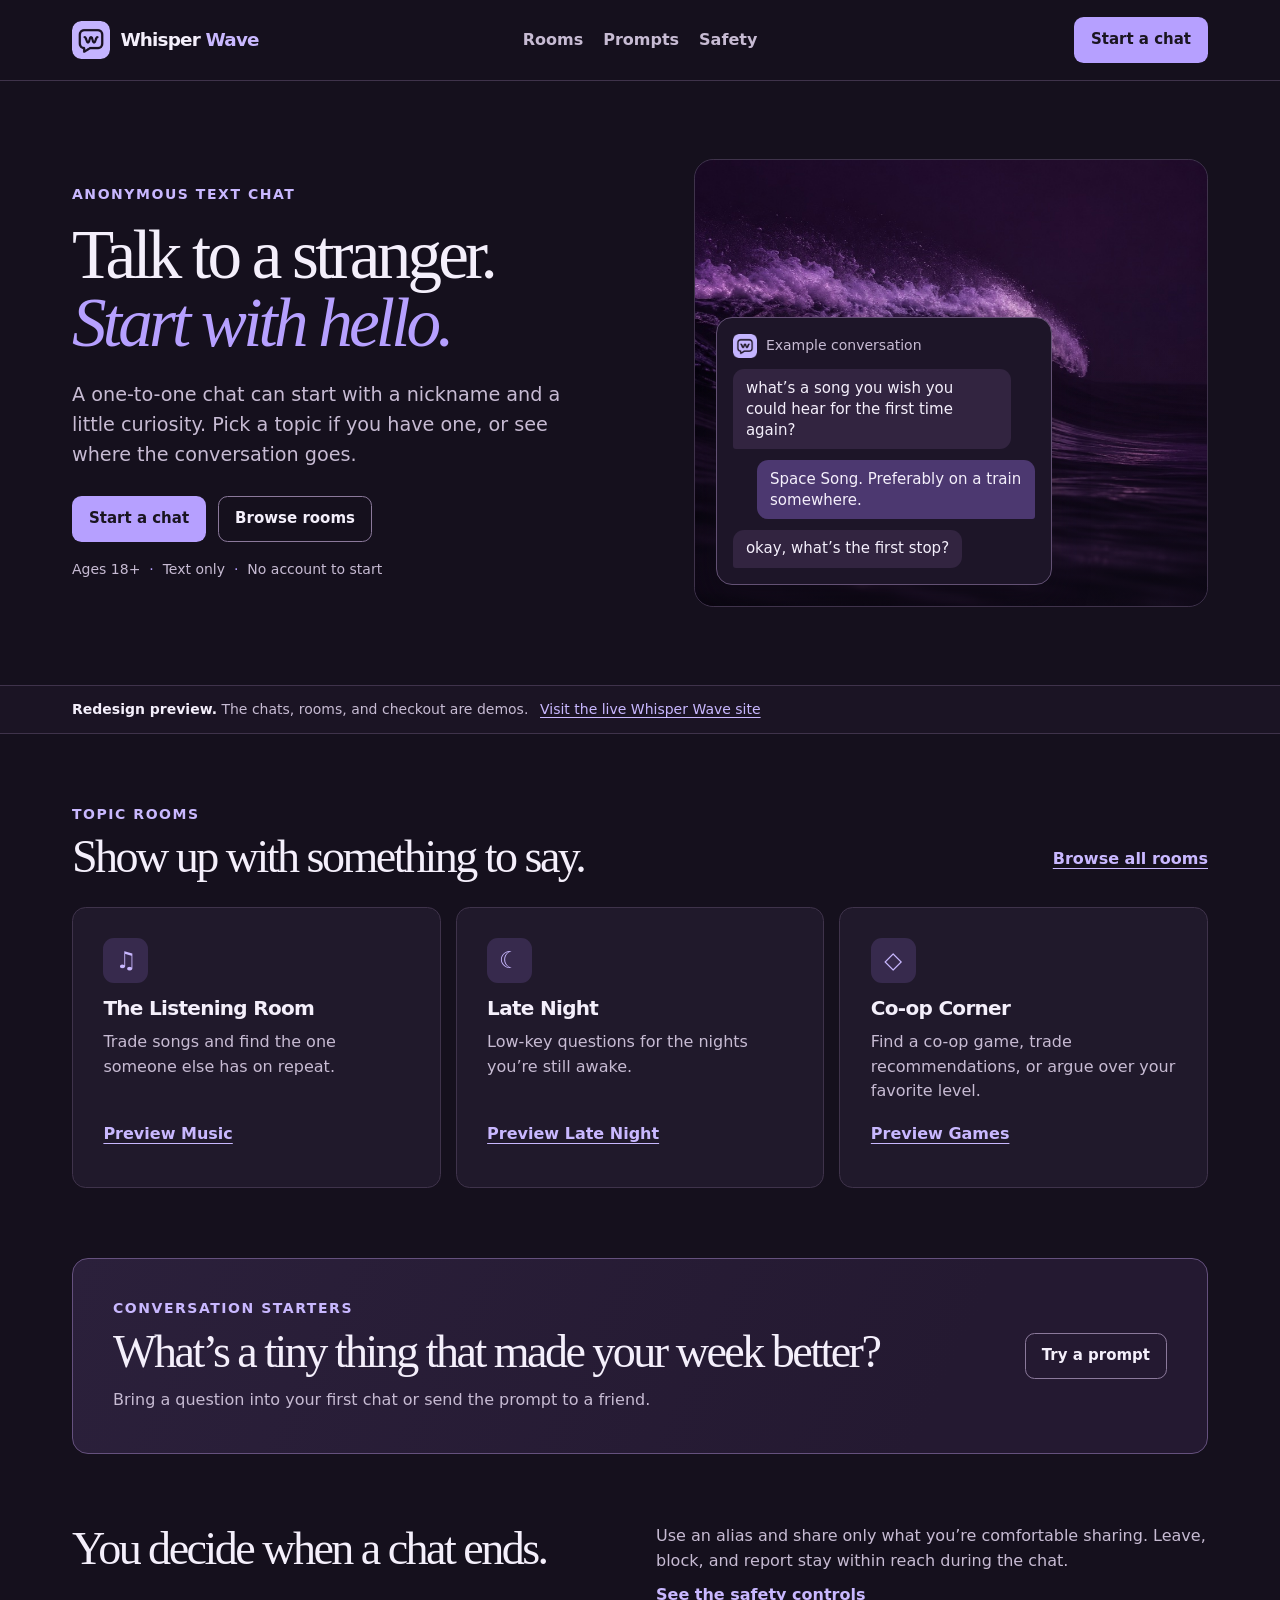
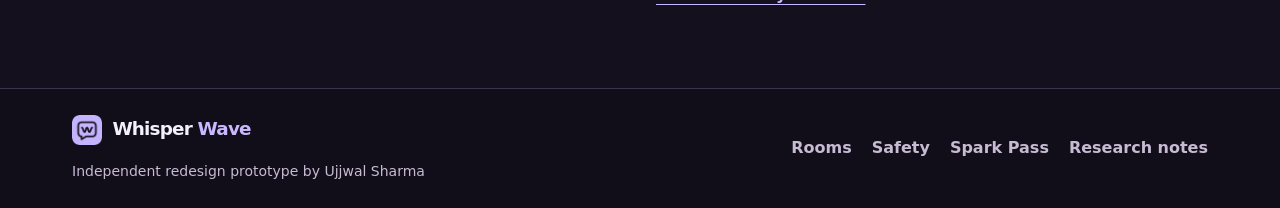
==== docs/index.html @ 80681437 "Add the Whisper Wave redesign and refine the audit reports" ====
<!doctype html>
<html lang="en">
<head>
  <meta charset="utf-8">
  <meta name="viewport" content="width=device-width, initial-scale=1">
  <meta name="robots" content="noindex, follow">
  <meta name="theme-color" content="#15101d">
  <title>Whisper Wave | Anonymous text chat</title>
  <meta name="description" content="Meet someone for a one-to-one text chat or find a room with a topic you like. A redesign prototype for Whisper Wave.">
  <meta property="og:title" content="Whisper Wave | Anonymous text chat">
  <meta property="og:description" content="Meet someone for a one-to-one text chat or find a room with a topic you like. A redesign prototype for Whisper Wave.">
  <meta property="og:type" content="website">
  <link rel="icon" href="assets/whisper-wave-mark-64.png" type="image/png">
  <link rel="stylesheet" href="assets/styles.css">
  <script src="assets/site.js" defer></script>
</head>
<body data-page="index">
  <a class="skip" href="#main">Skip to content</a>
  <header class="site-header">
    <div class="shell header-inner">
      <a class="wordmark" href="index.html"><img src="assets/whisper-wave-mark-64.png" width="38" height="38" alt=""><span>Whisper<strong> Wave</strong></span></a>
      <nav class="top-nav" aria-label="Main"><a href="rooms.html">Rooms</a><a href="prompts.html">Prompts</a><a href="safety.html">Safety</a></nav>
      <a class="button button-primary header-action" href="chat.html">Start a chat</a>
    </div>
  </header>
  <main id="main" tabindex="-1">
    <section class="shell hero" aria-labelledby="hero-title">
  <div class="hero-copy">
    <p class="eyebrow">Anonymous text chat</p>
    <h1 id="hero-title">Talk to a stranger.<br><em>Start with hello.</em></h1>
    <p class="lead">A one-to-one chat can start with a nickname and a little curiosity. Pick a topic if you have one, or see where the conversation goes.</p>
    <div class="actions">
      <a class="button button-primary" href="chat.html">Start a chat</a>
      <a class="button button-outline" href="rooms.html">Browse rooms</a>
    </div>
    <p class="hero-note">Ages 18+ <span aria-hidden="true">·</span> Text only <span aria-hidden="true">·</span> No account to start</p>
  </div>
  <figure class="hero-art">
    <img class="tide-photo" src="assets/night-wave.jpg" width="900" height="1125" alt="" fetchpriority="high">
    <figcaption class="sample-chat">
      <p class="sample-caption"><img src="assets/whisper-wave-mark-64.png" width="24" height="24" alt=""> Example conversation</p>
      <p class="bubble">what’s a song you wish you could hear for the first time again?</p>
      <p class="bubble bubble-you">Space Song. Preferably on a train somewhere.</p>
      <p class="bubble">okay, what’s the first stop?</p>
    </figcaption>
  </figure>
</section>
<div class="demo-strip">
  <p class="shell"><strong>Redesign preview.</strong> The chats, rooms, and checkout are demos. <a href="https://whisperwave.space/">Visit the live Whisper Wave site</a></p>
</div>
<section class="shell section room-section" aria-labelledby="rooms-title">
  <div class="section-heading">
    <div><p class="eyebrow">Topic rooms</p><h2 id="rooms-title">Show up with something to say.</h2></div>
    <a class="quiet-link" href="rooms.html">Browse all rooms</a>
  </div>
  <div class="card-grid">
    <article class="topic-card">
      <span class="topic-icon" aria-hidden="true">♫</span><h3>The Listening Room</h3>
      <p>Trade songs and find the one someone else has on repeat.</p>
      <a href="rooms.html#listening-room">Preview Music</a>
    </article>
    <article class="topic-card">
      <span class="topic-icon" aria-hidden="true">☾</span><h3>Late Night</h3>
      <p>Low-key questions for the nights you’re still awake.</p>
      <a href="rooms.html#late-night">Preview Late Night</a>
    </article>
    <article class="topic-card">
      <span class="topic-icon" aria-hidden="true">◇</span><h3>Co-op Corner</h3>
      <p>Find a co-op game, trade recommendations, or argue over your favorite level.</p>
      <a href="rooms.html#co-op">Preview Games</a>
    </article>
  </div>
</section>
<section class="shell prompt-banner" aria-labelledby="prompt-title">
  <div>
    <p class="eyebrow">Conversation starters</p>
    <h2 id="prompt-title">What’s a tiny thing that made your week better?</h2>
    <p>Bring a question into your first chat or send the prompt to a friend.</p>
  </div>
  <a class="button button-outline" href="prompts.html">Try a prompt</a>
</section>
<section class="shell section safety-summary" aria-labelledby="leave-title">
  <h2 id="leave-title">You decide when a chat ends.</h2>
  <div><p>Use an alias and share only what you’re comfortable sharing. Leave, block, and report stay within reach during the chat.</p><a class="quiet-link" href="safety.html">See the safety controls</a></div>
</section>
  </main>
  <footer class="site-footer">
    <div class="shell footer-inner">
      <div><a class="wordmark" href="index.html"><img src="assets/whisper-wave-mark-64.png" width="38" height="38" alt=""><span>Whisper<strong> Wave</strong></span></a><p>Independent redesign prototype by Ujjwal Sharma</p></div>
      <nav aria-label="Footer">
        <a href="rooms.html">Rooms</a>
        <a href="safety.html">Safety</a>
        <a href="pass.html">Spark Pass</a>
        <a href="https://github.com/Ujjwal5705/Whisperwave-improvements">Research notes</a>
      </nav>
    </div>
  </footer>
</body>
</html>
---- docs/assets/styles.css ----
:root {
  color-scheme: dark;
  --bg: #15101d;
  --surface: #20192b;
  --raised: #2a2036;
  --border: #3f334b;
  --control: #8b799b;
  --text: #f4effb;
  --muted: #c7bbd3;
  --accent: #b6a0ff;
  --accent-hover: #c9b8ff;
  --on-accent: #1a1520;
  --focus: #79e8d8;
  --serif: Georgia, 'Times New Roman', serif;
  --sans: 'Avenir Next', Avenir, system-ui, sans-serif;
  font-family: var(--sans);
  font-size: 100%;
  line-height: 1.55;
  background: var(--bg);
  color: var(--text);
}

*, *::before, *::after { box-sizing: border-box; }
body { margin: 0; min-height: 100vh; display: flex; flex-direction: column; }
main { flex: 1; }
[hidden] { display: none !important; }
img { display: block; max-width: 100%; }
a { color: var(--accent-hover); text-underline-offset: .24em; }
a:hover { color: var(--text); }
button, input, select { font: inherit; }
button { cursor: pointer; }
:focus-visible {
  outline: 3px solid var(--focus);
  outline-offset: 4px;
  box-shadow: 0 0 0 4px var(--bg);
}
:focus:not(:focus-visible) { outline: none; }
.skip {
  position: fixed;
  z-index: 5;
  top: .75rem;
  left: .75rem;
  translate: 0 -180%;
  padding: .75rem 1rem;
  border-radius: .5rem;
  background: var(--accent);
  color: var(--on-accent);
}
.skip:focus { translate: 0; }
.shell { width: min(100% - 4rem, 71rem); margin-inline: auto; }
.site-header { border-bottom: 1px solid var(--border); }
.header-inner {
  min-height: 5rem;
  display: grid;
  grid-template-columns: 1fr auto 1fr;
  align-items: center;
  gap: 1.5rem;
}
.wordmark {
  display: inline-flex;
  align-items: center;
  gap: .65rem;
  justify-self: start;
  color: var(--text);
  text-decoration: none;
  font-size: 1.15rem;
  font-weight: 700;
  letter-spacing: -.045em;
  white-space: nowrap;
}
.wordmark strong { color: var(--accent-hover); }
.wordmark img { flex: none; }
.top-nav, .site-footer nav { display: flex; align-items: center; flex-wrap: wrap; gap: .25rem 1.25rem; }
.top-nav a, .site-footer nav a {
  display: inline-flex;
  align-items: center;
  min-height: 44px;
  color: var(--muted);
  font-weight: 600;
  text-decoration: none;
}
.top-nav a:hover, .top-nav [aria-current=page], .site-footer nav a:hover { color: var(--text); text-decoration: underline; }
.header-action { justify-self: end; }
.button {
  display: inline-flex;
  align-items: center;
  justify-content: center;
  min-height: 46px;
  max-width: 100%;
  border: 1px solid transparent;
  border-radius: .6rem;
  padding: .68rem 1rem;
  color: var(--text);
  font-size: .9375rem;
  font-weight: 750;
  text-align: center;
  text-decoration: none;
  line-height: 1.32;
}
.button-primary { background: var(--accent); color: var(--on-accent); }
.button-primary:hover { background: var(--accent-hover); color: var(--on-accent); }
.button-outline { border-color: var(--control); background: transparent; }
.button-outline:hover { background: var(--raised); }
.actions { display: flex; flex-wrap: wrap; align-items: center; gap: .75rem; }
h1, h2, h3, p, figure { margin: 0; }
h1, h2 { font-family: var(--serif); font-weight: 400; letter-spacing: -.055em; }
h1 { font-size: clamp(2.75rem, 5.4vw, 5.35rem); line-height: .99; }
h1 em { color: var(--accent); font-weight: 400; }
h2 { font-size: clamp(1.9rem, 3.6vw, 3.25rem); line-height: 1.07; }
h3 { font-size: 1.25rem; line-height: 1.28; letter-spacing: -.035em; }
p { color: var(--muted); }
.eyebrow {
  color: var(--accent-hover);
  font-size: .875rem;
  font-weight: 750;
  letter-spacing: .11em;
  line-height: 1.4;
  text-transform: uppercase;
}
.lead { font-size: clamp(1rem, 1.7vw, 1.2rem); max-width: 37rem; }
.hero {
  display: grid;
  grid-template-columns: 1.03fr .97fr;
  align-items: center;
  gap: clamp(2rem, 6vw, 5rem);
  padding-block: clamp(3rem, 6.1vw, 5.5rem);
}
.hero-copy { min-width: 0; }
.hero h1 { margin-top: 1rem; }
.hero .lead { margin-top: 1.4rem; max-width: 31rem; }
.hero .actions { margin-top: 1.65rem; }
.hero-note { margin-top: 1.1rem; font-size: .875rem; color: var(--muted); }
.hero-note span { padding-inline: .28rem; color: var(--accent); }
.hero-art {
  position: relative;
  display: flex;
  align-items: flex-end;
  min-height: 28rem;
  isolation: isolate;
  overflow: hidden;
  border: 1px solid var(--border);
  border-radius: 1.2rem;
  background: #271a3b;
}
.tide-photo { position: absolute; inset: 0; width: 100%; height: 100%; object-fit: cover; object-position: center 53%; }
.hero-art::after {
  content: '';
  position: absolute;
  inset: 0;
  background: linear-gradient(180deg, transparent 38%, rgba(16, 10, 23, .54) 100%);
}
.sample-chat {
  position: relative;
  z-index: 1;
  display: grid;
  gap: .65rem;
  margin: 1.3rem;
  padding: 1rem;
  width: min(100% - 2.6rem, 21rem);
  border: 1px solid #635174;
  border-radius: 1rem;
  background: #1d1528;
  box-shadow: 0 .8rem 2rem #100b18aa;
}
.sample-caption { display: flex; align-items: center; gap: .55rem; color: var(--muted); font-size: .875rem; }
.bubble {
  justify-self: start;
  max-width: 92%;
  width: fit-content;
  padding: .55rem .8rem;
  border-radius: .7rem .7rem .7rem .18rem;
  background: #322440;
  color: var(--text);
  font-size: .9375rem;
  line-height: 1.4;
  white-space: pre-wrap;
  overflow-wrap: anywhere;
}
.bubble-you { justify-self: end; border-radius: .7rem .7rem .18rem .7rem; background: #4c3870; }
.demo-strip { border-block: 1px solid var(--border); background: #1b1424; padding-block: .8rem; }
.demo-strip p { font-size: .875rem; }
.demo-strip strong { color: var(--text); }
.demo-strip a { margin-inline-start: .45rem; }
.section { padding-block: clamp(2.4rem, 5.5vw, 4.7rem); }
.section-heading { display: flex; align-items: end; justify-content: space-between; flex-wrap: wrap; gap: .8rem 1rem; margin-bottom: 1.55rem; }
.section-heading .eyebrow, .prompt-banner .eyebrow, .page-intro .eyebrow { margin-bottom: .5rem; }
.quiet-link, .topic-card a { display: inline-flex; align-items: center; min-height: 44px; font-weight: 700; }
.card-grid { display: grid; grid-template-columns: repeat(3, minmax(0, 1fr)); gap: .95rem; }
.topic-card, .panel, .side-note { border: 1px solid var(--border); border-radius: .85rem; padding: clamp(1.1rem, 3vw, 1.9rem); background: var(--surface); }
.topic-card { display: flex; flex-direction: column; align-items: flex-start; gap: .5rem; }
.topic-card p { flex: 1; }
.topic-icon {
  flex: none;
  display: grid;
  place-items: center;
  width: 2.8rem;
  height: 2.8rem;
  border-radius: .68rem;
  margin-bottom: .35rem;
  background: #372a4d;
  color: var(--accent-hover);
  font-size: 1.45rem;
}
.prompt-banner {
  display: flex;
  align-items: center;
  justify-content: space-between;
  gap: 1rem 2rem;
  padding: clamp(1.35rem, 5vw, 2.5rem);
  border: 1px solid #65517e;
  border-radius: 1rem;
  background: linear-gradient(115deg, #2b203b, #241931 76%);
}
.prompt-banner .button { flex: none; }
.prompt-banner p:last-child { margin-top: .75rem; }
.safety-summary { display: grid; grid-template-columns: 1fr 1fr; align-items: start; gap: 2rem; }
.site-footer { border-top: 1px solid var(--border); background: #120e19; }
.footer-inner { display: flex; justify-content: space-between; align-items: center; flex-wrap: wrap; gap: 1.1rem 2rem; padding-block: 1.6rem; }
.footer-inner p { margin-top: .5rem; font-size: .875rem; }
.site-footer .wordmark img { width: 30px; height: 30px; }
.inner-page { padding-block: clamp(2rem, 6vw, 5.5rem); }
.page-intro { margin-bottom: 2rem; max-width: 54rem; }
.page-intro h1 { font-size: clamp(2.6rem, 5.5vw, 4.9rem); }
.page-intro .lead { margin-top: 1rem; }
.split-layout { display: grid; grid-template-columns: minmax(0, 1.65fr) minmax(0, 1fr); gap: 1rem; align-items: start; }
.panel h2, .side-note h2, dialog h2 { font-size: clamp(1.65rem, 3.7vw, 2.4rem); }
.panel p + .actions, .panel .actions + a, .side-note p, .panel h2 + p { margin-top: .75rem; }
.panel label, .panel legend, .room-search label, dialog label { color: var(--text); font-weight: 750; }
input[type=text], input[type=search], select {
  display: block;
  width: 100%;
  min-width: 0;
  min-height: 48px;
  border: 1px solid var(--control);
  border-radius: .55rem;
  padding: .65rem .8rem;
  background: #17111f;
  color: var(--text);
}
input[type=checkbox], input[type=radio] { width: 1.25rem; height: 1.25rem; accent-color: var(--accent); flex: none; }
.input-row { display: flex; flex-wrap: wrap; align-items: center; gap: .6rem; margin-top: .35rem; }
.input-row input { flex: 1 1 10rem; }
.small { font-size: .875rem; color: var(--muted); }
#alias-help { margin-top: .45rem; }
.check-row { display: flex; gap: .5rem; align-items: center; min-height: 44px; margin-block: .65rem; }
summary { cursor: pointer; padding-block: .65rem; color: var(--text); font-weight: 650; }
summary .small { margin-left: .5rem; }
details p { margin-block: .2rem .8rem; }
.preferences { border-top: 1px solid var(--border); margin-bottom: 1rem; }
.preferences select { margin-top: .35rem; margin-bottom: .4rem; }
.selected-prompt { margin-bottom: 1rem; padding: .7rem; background: var(--raised); border-radius: .55rem; }
.chat-head { display: flex; align-items: start; justify-content: space-between; flex-wrap: wrap; gap: .8rem; }
.messages {
  display: grid;
  gap: .6rem;
  min-height: 9rem;
  max-height: 19rem;
  overflow-y: auto;
  align-content: start;
  margin-block: 1rem;
  padding: .8rem;
  border-radius: .55rem;
  background: #17111f;
}
.text-button {
  display: inline-flex;
  min-height: 44px;
  align-items: center;
  border: 0;
  padding: 0;
  background: transparent;
  color: var(--accent-hover);
  text-decoration: underline;
  text-underline-offset: .22em;
  font-weight: 700;
}
.text-button:hover { color: var(--text); }
.moderation-actions { display: flex; flex-wrap: wrap; gap: 1rem; margin-top: .4rem; }
dialog { max-width: min(33rem, 100% - 2.5rem); padding: 1.4rem; border: 1px solid var(--control); border-radius: .85rem; background: var(--surface); color: var(--text); }
dialog::backdrop { background: #0d0912cc; }
dialog p, dialog select { margin-block: .6rem 1rem; }
.room-search { display: grid; grid-template-columns: minmax(0, 25rem) auto; justify-content: start; align-items: end; gap: .4rem .65rem; margin-bottom: 1rem; }
.room-search label, .room-search p { grid-column: 1 / -1; }
.room-search input { grid-column: 1; }
.room-list, .prompt-list { display: grid; gap: .9rem; }
.room-detail { display: flex; align-items: start; gap: 1rem; }
.room-detail h2 { margin-top: .2rem; }
.room-detail a { margin-top: .45rem; }
.room-detail:target, .prompt-card:target { border-color: var(--accent); }
#rooms-empty { margin-top: 1rem; }
.prompt-list { grid-template-columns: repeat(3, minmax(0, 1fr)); }
.prompt-card { display: flex; flex-direction: column; justify-content: space-between; gap: 1.1rem; }
#share-status { min-height: 1.5rem; margin-top: .7rem; }
.control-list { margin-block: 1rem 1.35rem; }
.control-list dt { font-weight: 750; }
.control-list dd { margin: .15rem 0 1rem; color: var(--muted); }
.safety-faq { margin-top: 2.2rem; max-width: 43rem; }
.safety-faq h2 { margin-bottom: .7rem; }
.safety-faq details { border-top: 1px solid var(--border); }
fieldset { border: 0; padding: 0; margin: 0 0 1.1rem; min-width: 0; }
legend { margin-bottom: .7rem; }
.plan { display: grid; grid-template-columns: auto 1fr auto; align-items: center; gap: .6rem; border: 1px solid var(--control); padding: .8rem; margin-bottom: .65rem; border-radius: .55rem; cursor: pointer; }
.plan:has(input:checked) { background: #372a4d; border-color: var(--accent); }
.plan small { display: block; margin-top: .1rem; color: var(--muted); font-size: .875rem; font-weight: 500; }
#change-pass { margin-top: 1rem; }

@media (max-width: 58rem) {
  .shell { width: min(100% - 3rem, 71rem); }
  .hero { gap: 2rem; }
  .hero-art { min-height: 23rem; }
  .prompt-list { grid-template-columns: 1fr; }
}

@media (max-width: 43rem) {
  .shell { width: min(100% - 2rem, 71rem); }
  .header-inner { grid-template-columns: 1fr auto; row-gap: .1rem; padding-block: .65rem .15rem; }
  .top-nav { grid-row: 2; grid-column: 1 / -1; }
  .hero { grid-template-columns: 1fr; gap: 1.8rem; padding-block: 2.25rem; }
  .hero .lead { margin-top: .95rem; }
  .hero-art { min-height: 20rem; }
  .sample-chat { margin: .8rem; width: min(100% - 1.6rem, 20rem); }
  .card-grid, .safety-summary, .split-layout { grid-template-columns: 1fr; }
  .safety-summary { gap: .8rem; }
  .prompt-banner { flex-direction: column; align-items: flex-start; }
}

@media (max-width: 22rem) {
  .header-action { padding-inline: .5rem; }
  .wordmark { gap: .35rem; font-size: 1rem; }
  .wordmark img { width: 32px; height: 32px; }
  .room-search { grid-template-columns: minmax(0, 1fr); justify-items: start; }
  .room-search input { max-width: 100%; }
}

.speaker {
  display: block;
  margin-bottom: .2rem;
  color: var(--accent-hover);
  font-size: .875rem;
}
#share-status a { overflow-wrap: anywhere; }
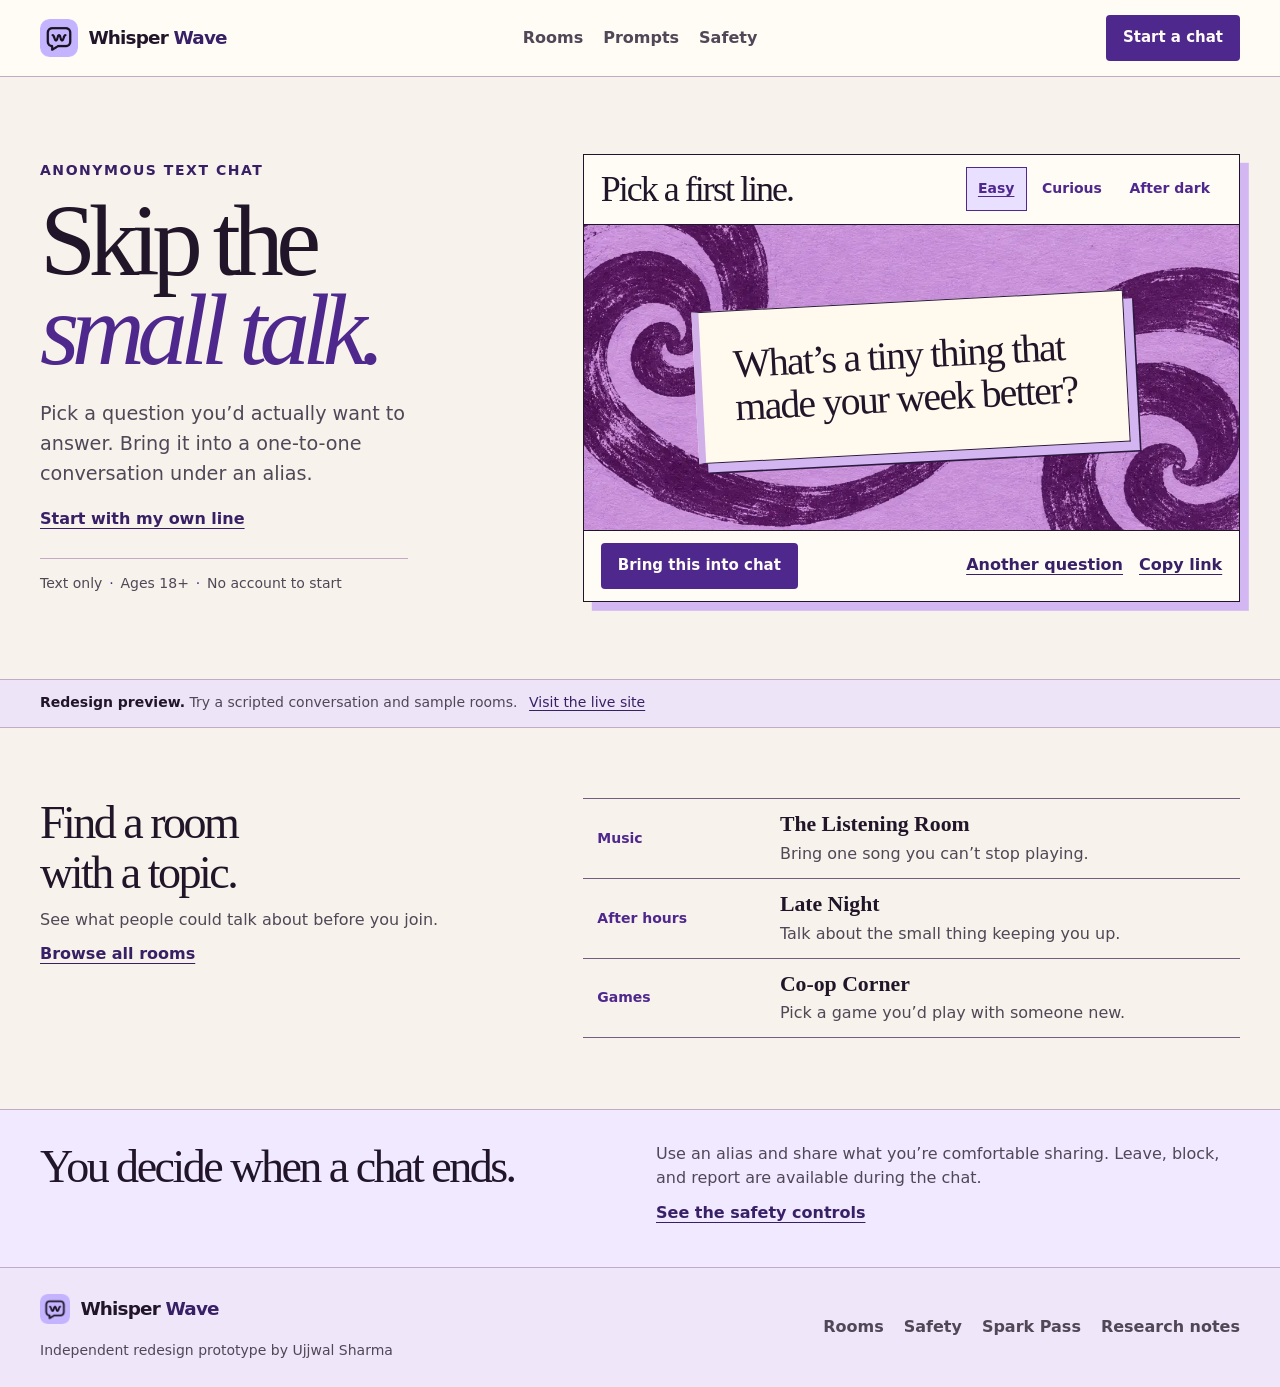
==== commit c5bc06ff: "Build the opening-line experience for Whisper Wave" ====
--- a/docs/index.html
+++ b/docs/index.html
@@ -4,11 +4,11 @@
   <meta charset="utf-8">
   <meta name="viewport" content="width=device-width, initial-scale=1">
   <meta name="robots" content="noindex, follow">
-  <meta name="theme-color" content="#15101d">
+  <meta name="theme-color" content="#f7f2eb">
   <title>Whisper Wave | Anonymous text chat</title>
-  <meta name="description" content="Meet someone for a one-to-one text chat or find a room with a topic you like. A redesign prototype for Whisper Wave.">
+  <meta name="description" content="Pick a first line and bring it into a one-to-one text chat. Explore topic rooms or share a question with a friend.">
   <meta property="og:title" content="Whisper Wave | Anonymous text chat">
-  <meta property="og:description" content="Meet someone for a one-to-one text chat or find a room with a topic you like. A redesign prototype for Whisper Wave.">
+  <meta property="og:description" content="Pick a first line and bring it into a one-to-one text chat. Explore topic rooms or share a question with a friend.">
   <meta property="og:type" content="website">
   <link rel="icon" href="assets/whisper-wave-mark-64.png" type="image/png">
   <link rel="stylesheet" href="assets/styles.css">
@@ -24,65 +24,71 @@
     </div>
   </header>
   <main id="main" tabindex="-1">
-    <section class="shell hero" aria-labelledby="hero-title">
-  <div class="hero-copy">
-    <p class="eyebrow">Anonymous text chat</p>
-    <h1 id="hero-title">Talk to a stranger.<br><em>Start with hello.</em></h1>
-    <p class="lead">A one-to-one chat can start with a nickname and a little curiosity. Pick a topic if you have one, or see where the conversation goes.</p>
-    <div class="actions">
-      <a class="button button-primary" href="chat.html">Start a chat</a>
-      <a class="button button-outline" href="rooms.html">Browse rooms</a>
+    <section class="shell front-page" aria-labelledby="hero-title">
+      <div class="front-copy">
+        <p class="eyebrow">Anonymous text chat</p>
+        <h1 id="hero-title">Skip the<br><em>small talk.</em></h1>
+        <p class="lead">Pick a question you’d actually want to answer. Bring it into a one-to-one conversation under an alias.</p>
+        <a class="quiet-link" href="chat.html">Start with my own line</a>
+        <p class="front-note">Text only <span aria-hidden="true">·</span> Ages 18+ <span aria-hidden="true">·</span> No account to start</p>
+      </div>
+
+      <section class="open-line" aria-labelledby="open-line-title">
+        <div class="open-line-top">
+          <h2 id="open-line-title">Pick a first line.</h2>
+          <fieldset class="mood-picker" id="mood-picker" hidden>
+            <legend class="sr-only">Choose a mood</legend>
+            <label><input type="radio" name="mood" value="easy" checked><span>Easy</span></label>
+            <label><input type="radio" name="mood" value="curious"><span>Curious</span></label>
+            <label><input type="radio" name="mood" value="after-dark"><span>After dark</span></label>
+          </fieldset>
+        </div>
+        <div class="open-line-art">
+          <div class="opening-note">
+            <p id="opening-question" role="status">What’s a tiny thing that made your week better?</p>
+          </div>
+        </div>
+        <div class="open-line-controls">
+          <a class="button button-primary" id="start-with-line" href="chat.html?prompt=small-win">Bring this into chat</a>
+          <button class="text-button" type="button" id="next-line" hidden>Another question</button>
+          <button class="text-button" type="button" id="share-line" hidden>Copy link</button>
+        </div>
+        <p class="opening-share" id="opening-share-status" role="status"></p>
+      </section>
+    </section>
+
+    <div class="demo-strip">
+      <p class="shell"><strong>Redesign preview.</strong> Try a scripted conversation and sample rooms. <a href="https://whisperwave.space/">Visit the live site</a></p>
     </div>
-    <p class="hero-note">Ages 18+ <span aria-hidden="true">·</span> Text only <span aria-hidden="true">·</span> No account to start</p>
-  </div>
-  <figure class="hero-art">
-    <img class="tide-photo" src="assets/night-wave.jpg" width="900" height="1125" alt="" fetchpriority="high">
-    <figcaption class="sample-chat">
-      <p class="sample-caption"><img src="assets/whisper-wave-mark-64.png" width="24" height="24" alt=""> Example conversation</p>
-      <p class="bubble">what’s a song you wish you could hear for the first time again?</p>
-      <p class="bubble bubble-you">Space Song. Preferably on a train somewhere.</p>
-      <p class="bubble">okay, what’s the first stop?</p>
-    </figcaption>
-  </figure>
-</section>
-<div class="demo-strip">
-  <p class="shell"><strong>Redesign preview.</strong> The chats, rooms, and checkout are demos. <a href="https://whisperwave.space/">Visit the live Whisper Wave site</a></p>
-</div>
-<section class="shell section room-section" aria-labelledby="rooms-title">
-  <div class="section-heading">
-    <div><p class="eyebrow">Topic rooms</p><h2 id="rooms-title">Show up with something to say.</h2></div>
-    <a class="quiet-link" href="rooms.html">Browse all rooms</a>
-  </div>
-  <div class="card-grid">
-    <article class="topic-card">
-      <span class="topic-icon" aria-hidden="true">♫</span><h3>The Listening Room</h3>
-      <p>Trade songs and find the one someone else has on repeat.</p>
-      <a href="rooms.html#listening-room">Preview Music</a>
-    </article>
-    <article class="topic-card">
-      <span class="topic-icon" aria-hidden="true">☾</span><h3>Late Night</h3>
-      <p>Low-key questions for the nights you’re still awake.</p>
-      <a href="rooms.html#late-night">Preview Late Night</a>
-    </article>
-    <article class="topic-card">
-      <span class="topic-icon" aria-hidden="true">◇</span><h3>Co-op Corner</h3>
-      <p>Find a co-op game, trade recommendations, or argue over your favorite level.</p>
-      <a href="rooms.html#co-op">Preview Games</a>
-    </article>
-  </div>
-</section>
-<section class="shell prompt-banner" aria-labelledby="prompt-title">
-  <div>
-    <p class="eyebrow">Conversation starters</p>
-    <h2 id="prompt-title">What’s a tiny thing that made your week better?</h2>
-    <p>Bring a question into your first chat or send the prompt to a friend.</p>
-  </div>
-  <a class="button button-outline" href="prompts.html">Try a prompt</a>
-</section>
-<section class="shell section safety-summary" aria-labelledby="leave-title">
-  <h2 id="leave-title">You decide when a chat ends.</h2>
-  <div><p>Use an alias and share only what you’re comfortable sharing. Leave, block, and report stay within reach during the chat.</p><a class="quiet-link" href="safety.html">See the safety controls</a></div>
-</section>
+
+    <section class="shell section room-board" aria-labelledby="rooms-title">
+      <div class="room-board-copy">
+        <h2 id="rooms-title">Find a room<br>with a topic.</h2>
+        <p>See what people could talk about before you join.</p>
+        <a class="quiet-link" href="rooms.html">Browse all rooms</a>
+      </div>
+      <div class="room-board-list">
+        <a class="room-board-link" href="rooms.html#listening-room">
+          <span class="room-topic">Music</span>
+          <span><strong>The Listening Room</strong><span>Bring one song you can’t stop playing.</span></span>
+        </a>
+        <a class="room-board-link" href="rooms.html#late-night">
+          <span class="room-topic">After hours</span>
+          <span><strong>Late Night</strong><span>Talk about the small thing keeping you up.</span></span>
+        </a>
+        <a class="room-board-link" href="rooms.html#co-op">
+          <span class="room-topic">Games</span>
+          <span><strong>Co-op Corner</strong><span>Pick a game you’d play with someone new.</span></span>
+        </a>
+      </div>
+    </section>
+
+    <section class="safety-band" aria-labelledby="leave-title">
+      <div class="shell safety-summary">
+        <h2 id="leave-title">You decide when a chat ends.</h2>
+        <div><p>Use an alias and share what you’re comfortable sharing. Leave, block, and report are available during the chat.</p><a class="quiet-link" href="safety.html">See the safety controls</a></div>
+      </div>
+    </section>
   </main>
   <footer class="site-footer">
     <div class="shell footer-inner">
--- a/docs/assets/styles.css
+++ b/docs/assets/styles.css
@@ -1,16 +1,16 @@
 :root {
-  color-scheme: dark;
-  --bg: #15101d;
-  --surface: #20192b;
-  --raised: #2a2036;
-  --border: #3f334b;
-  --control: #8b799b;
-  --text: #f4effb;
-  --muted: #c7bbd3;
-  --accent: #b6a0ff;
-  --accent-hover: #c9b8ff;
-  --on-accent: #1a1520;
-  --focus: #79e8d8;
+  color-scheme: light;
+  --bg: #f7f2eb;
+  --surface: #fffbf5;
+  --raised: #e9dfff;
+  --border: #c1abc7;
+  --control: #715e80;
+  --text: #211629;
+  --muted: #504757;
+  --accent: #4f288e;
+  --accent-hover: #382066;
+  --on-accent: #fffbf5;
+  --focus: #983f15;
   --serif: Georgia, 'Times New Roman', serif;
   --sans: 'Avenir Next', Avenir, system-ui, sans-serif;
   font-family: var(--sans);
@@ -47,10 +47,10 @@
   color: var(--on-accent);
 }
 .skip:focus { translate: 0; }
-.shell { width: min(100% - 4rem, 71rem); margin-inline: auto; }
-.site-header { border-bottom: 1px solid var(--border); }
+.shell { width: min(100% - 4rem, 75rem); margin-inline: auto; }
+.site-header { border-bottom: 1px solid var(--border); background: var(--surface); }
 .header-inner {
-  min-height: 5rem;
+  min-height: 4.75rem;
   display: grid;
   grid-template-columns: 1fr auto 1fr;
   align-items: center;
@@ -88,7 +88,7 @@
   min-height: 46px;
   max-width: 100%;
   border: 1px solid transparent;
-  border-radius: .6rem;
+  border-radius: .25rem;
   padding: .68rem 1rem;
   color: var(--text);
   font-size: .9375rem;
@@ -118,103 +118,42 @@
   text-transform: uppercase;
 }
 .lead { font-size: clamp(1rem, 1.7vw, 1.2rem); max-width: 37rem; }
-.hero {
-  display: grid;
-  grid-template-columns: 1.03fr .97fr;
-  align-items: center;
-  gap: clamp(2rem, 6vw, 5rem);
-  padding-block: clamp(3rem, 6.1vw, 5.5rem);
-}
-.hero-copy { min-width: 0; }
-.hero h1 { margin-top: 1rem; }
-.hero .lead { margin-top: 1.4rem; max-width: 31rem; }
-.hero .actions { margin-top: 1.65rem; }
-.hero-note { margin-top: 1.1rem; font-size: .875rem; color: var(--muted); }
-.hero-note span { padding-inline: .28rem; color: var(--accent); }
-.hero-art {
-  position: relative;
-  display: flex;
-  align-items: flex-end;
-  min-height: 28rem;
-  isolation: isolate;
-  overflow: hidden;
-  border: 1px solid var(--border);
-  border-radius: 1.2rem;
-  background: #271a3b;
-}
-.tide-photo { position: absolute; inset: 0; width: 100%; height: 100%; object-fit: cover; object-position: center 53%; }
-.hero-art::after {
-  content: '';
-  position: absolute;
-  inset: 0;
-  background: linear-gradient(180deg, transparent 38%, rgba(16, 10, 23, .54) 100%);
-}
-.sample-chat {
-  position: relative;
-  z-index: 1;
-  display: grid;
-  gap: .65rem;
-  margin: 1.3rem;
-  padding: 1rem;
-  width: min(100% - 2.6rem, 21rem);
-  border: 1px solid #635174;
-  border-radius: 1rem;
-  background: #1d1528;
-  box-shadow: 0 .8rem 2rem #100b18aa;
-}
-.sample-caption { display: flex; align-items: center; gap: .55rem; color: var(--muted); font-size: .875rem; }
 .bubble {
   justify-self: start;
   max-width: 92%;
   width: fit-content;
   padding: .55rem .8rem;
-  border-radius: .7rem .7rem .7rem .18rem;
-  background: #322440;
+  border-radius: .3rem .3rem .3rem .12rem;
+  background: #f2e8fa;
   color: var(--text);
   font-size: .9375rem;
   line-height: 1.4;
   white-space: pre-wrap;
   overflow-wrap: anywhere;
 }
-.bubble-you { justify-self: end; border-radius: .7rem .7rem .18rem .7rem; background: #4c3870; }
-.demo-strip { border-block: 1px solid var(--border); background: #1b1424; padding-block: .8rem; }
+.bubble-you { justify-self: end; border-radius: .3rem .3rem .12rem .3rem; background: #dcc9fc; }
+.demo-strip { border-block: 1px solid var(--border); background: #eee4f8; padding-block: .8rem; }
 .demo-strip p { font-size: .875rem; }
 .demo-strip strong { color: var(--text); }
 .demo-strip a { margin-inline-start: .45rem; }
 .section { padding-block: clamp(2.4rem, 5.5vw, 4.7rem); }
-.section-heading { display: flex; align-items: end; justify-content: space-between; flex-wrap: wrap; gap: .8rem 1rem; margin-bottom: 1.55rem; }
-.section-heading .eyebrow, .prompt-banner .eyebrow, .page-intro .eyebrow { margin-bottom: .5rem; }
-.quiet-link, .topic-card a { display: inline-flex; align-items: center; min-height: 44px; font-weight: 700; }
-.card-grid { display: grid; grid-template-columns: repeat(3, minmax(0, 1fr)); gap: .95rem; }
-.topic-card, .panel, .side-note { border: 1px solid var(--border); border-radius: .85rem; padding: clamp(1.1rem, 3vw, 1.9rem); background: var(--surface); }
-.topic-card { display: flex; flex-direction: column; align-items: flex-start; gap: .5rem; }
-.topic-card p { flex: 1; }
+.page-intro .eyebrow { margin-bottom: .5rem; }
+.quiet-link { display: inline-flex; align-items: center; min-height: 44px; font-weight: 700; }
+.panel, .side-note { border: 1px solid var(--border); border-radius: .35rem; padding: clamp(1.1rem, 3vw, 1.9rem); background: var(--surface); }
+.side-note { background: #efe6fa; }
 .topic-icon {
   flex: none;
   display: grid;
   place-items: center;
   width: 2.8rem;
   height: 2.8rem;
-  border-radius: .68rem;
+  border-radius: .3rem;
   margin-bottom: .35rem;
-  background: #372a4d;
+  background: #e4d4fb;
   color: var(--accent-hover);
   font-size: 1.45rem;
 }
-.prompt-banner {
-  display: flex;
-  align-items: center;
-  justify-content: space-between;
-  gap: 1rem 2rem;
-  padding: clamp(1.35rem, 5vw, 2.5rem);
-  border: 1px solid #65517e;
-  border-radius: 1rem;
-  background: linear-gradient(115deg, #2b203b, #241931 76%);
-}
-.prompt-banner .button { flex: none; }
-.prompt-banner p:last-child { margin-top: .75rem; }
-.safety-summary { display: grid; grid-template-columns: 1fr 1fr; align-items: start; gap: 2rem; }
-.site-footer { border-top: 1px solid var(--border); background: #120e19; }
+.site-footer { border-top: 1px solid var(--border); background: #efe6fa; }
 .footer-inner { display: flex; justify-content: space-between; align-items: center; flex-wrap: wrap; gap: 1.1rem 2rem; padding-block: 1.6rem; }
 .footer-inner p { margin-top: .5rem; font-size: .875rem; }
 .site-footer .wordmark img { width: 30px; height: 30px; }
@@ -232,9 +171,9 @@
   min-width: 0;
   min-height: 48px;
   border: 1px solid var(--control);
-  border-radius: .55rem;
+  border-radius: .3rem;
   padding: .65rem .8rem;
-  background: #17111f;
+  background: #f8f0fc;
   color: var(--text);
 }
 input[type=checkbox], input[type=radio] { width: 1.25rem; height: 1.25rem; accent-color: var(--accent); flex: none; }
@@ -248,7 +187,7 @@
 details p { margin-block: .2rem .8rem; }
 .preferences { border-top: 1px solid var(--border); margin-bottom: 1rem; }
 .preferences select { margin-top: .35rem; margin-bottom: .4rem; }
-.selected-prompt { margin-bottom: 1rem; padding: .7rem; background: var(--raised); border-radius: .55rem; }
+.selected-prompt { margin-bottom: 1rem; padding: .7rem; background: var(--raised); border-radius: .3rem; }
 .chat-head { display: flex; align-items: start; justify-content: space-between; flex-wrap: wrap; gap: .8rem; }
 .messages {
   display: grid;
@@ -259,8 +198,8 @@
   align-content: start;
   margin-block: 1rem;
   padding: .8rem;
-  border-radius: .55rem;
-  background: #17111f;
+  border-radius: .3rem;
+  background: #f8f0fc;
 }
 .text-button {
   display: inline-flex;
@@ -276,8 +215,8 @@
 }
 .text-button:hover { color: var(--text); }
 .moderation-actions { display: flex; flex-wrap: wrap; gap: 1rem; margin-top: .4rem; }
-dialog { max-width: min(33rem, 100% - 2.5rem); padding: 1.4rem; border: 1px solid var(--control); border-radius: .85rem; background: var(--surface); color: var(--text); }
-dialog::backdrop { background: #0d0912cc; }
+dialog { max-width: min(33rem, 100% - 2.5rem); padding: 1.4rem; border: 1px solid var(--control); border-radius: .35rem; background: var(--surface); color: var(--text); }
+dialog::backdrop { background: #27153ba8; }
 dialog p, dialog select { margin-block: .6rem 1rem; }
 .room-search { display: grid; grid-template-columns: minmax(0, 25rem) auto; justify-content: start; align-items: end; gap: .4rem .65rem; margin-bottom: 1rem; }
 .room-search label, .room-search p { grid-column: 1 / -1; }
@@ -299,29 +238,193 @@
 .safety-faq details { border-top: 1px solid var(--border); }
 fieldset { border: 0; padding: 0; margin: 0 0 1.1rem; min-width: 0; }
 legend { margin-bottom: .7rem; }
-.plan { display: grid; grid-template-columns: auto 1fr auto; align-items: center; gap: .6rem; border: 1px solid var(--control); padding: .8rem; margin-bottom: .65rem; border-radius: .55rem; cursor: pointer; }
-.plan:has(input:checked) { background: #372a4d; border-color: var(--accent); }
+.plan { display: grid; grid-template-columns: auto 1fr auto; align-items: center; gap: .6rem; border: 1px solid var(--control); padding: .8rem; margin-bottom: .65rem; border-radius: .3rem; cursor: pointer; }
+.plan:has(input:checked) { background: #e4d4fb; border-color: var(--accent); }
 .plan small { display: block; margin-top: .1rem; color: var(--muted); font-size: .875rem; font-weight: 500; }
 #change-pass { margin-top: 1rem; }
 
+.speaker {
+  display: block;
+  margin-bottom: .2rem;
+  color: var(--accent-hover);
+  font-size: .875rem;
+}
+#share-status a, .opening-share a { overflow-wrap: anywhere; }
+
+.sr-only {
+  position: absolute;
+  width: 1px;
+  height: 1px;
+  overflow: hidden;
+  clip-path: inset(50%);
+  white-space: nowrap;
+}
+
+.front-page {
+  display: grid;
+  grid-template-columns: minmax(0, .83fr) minmax(0, 1.17fr);
+  align-items: center;
+  gap: clamp(2rem, 6vw, 5rem);
+  padding-block: clamp(3rem, 6vw, 5.5rem);
+}
+.front-copy h1 {
+  margin-top: 1rem;
+  font-size: clamp(3.8rem, 7.9vw, 7.25rem);
+  line-height: .88;
+  letter-spacing: -.075em;
+}
+.front-copy .lead { margin-block: 1.55rem .55rem; max-width: 24rem; }
+.front-note {
+  color: var(--muted);
+  margin-top: 1.05rem;
+  border-top: 1px solid var(--border);
+  padding-top: .85rem;
+  max-width: 23rem;
+  font-size: .875rem;
+}
+.front-note span { color: var(--accent); margin-inline: .15rem; }
+
+.open-line {
+  border: 1px solid var(--text);
+  background: var(--surface);
+  box-shadow: .55rem .55rem 0 #d2b7f2;
+}
+.open-line-top {
+  display: flex;
+  align-items: center;
+  justify-content: space-between;
+  flex-wrap: wrap;
+  gap: .45rem 1rem;
+  min-height: 4.3rem;
+  padding: .75rem 1.05rem;
+}
+.open-line-top h2 { font-size: clamp(1.65rem, 3vw, 2.25rem); }
+.mood-picker {
+  display: flex;
+  align-items: center;
+  flex-wrap: wrap;
+  gap: .2rem;
+  margin: 0;
+}
+.mood-picker label { position: relative; cursor: pointer; }
+.mood-picker input {
+  position: absolute;
+  inset: 0;
+  width: 100%;
+  height: 100%;
+  margin: 0;
+  opacity: 0;
+  cursor: pointer;
+}
+.mood-picker span {
+  display: grid;
+  place-items: center;
+  min-height: 44px;
+  padding: .4rem .7rem;
+  border: 1px solid transparent;
+  color: var(--accent);
+  font-size: .875rem;
+  font-weight: 750;
+}
+.mood-picker label:hover span { border-color: var(--control); }
+.mood-picker input:checked + span {
+  background: var(--raised);
+  border-color: var(--accent);
+  text-decoration: underline;
+  text-underline-offset: .2em;
+}
+.mood-picker input:focus-visible + span { outline: 3px solid var(--focus); outline-offset: 2px; }
+
+.open-line-art {
+  display: grid;
+  place-items: center;
+  min-height: clamp(15rem, 24vw, 21.5rem);
+  padding: 2.2rem 1.7rem;
+  border-block: 1px solid var(--text);
+  background: #9366ce url('open-line.webp') center 51% / cover;
+}
+.opening-note {
+  width: min(100%, 27rem);
+  min-height: 9.5rem;
+  display: grid;
+  align-items: center;
+  transform: rotate(-3deg);
+  background: #fff9ee;
+  border: 1px solid #2c193f;
+  border-inline-start: .45rem solid #d1afe8;
+  box-shadow: .55rem .55rem 0 #d3b6f1, .65rem .65rem 0 #2c193f;
+  padding: clamp(1rem, 4vw, 2rem);
+}
+.opening-note p {
+  color: var(--text);
+  font-family: var(--serif);
+  font-size: clamp(1.65rem, 3.1vw, 2.75rem);
+  letter-spacing: -.043em;
+  line-height: 1.08;
+  text-wrap: balance;
+}
+.open-line-controls {
+  display: flex;
+  flex-wrap: wrap;
+  align-items: center;
+  gap: .35rem 1rem;
+  padding: .75rem 1.05rem;
+}
+.open-line-controls .button { margin-right: auto; }
+.opening-share { padding: 0 1.05rem .75rem; font-size: .875rem; }
+.opening-share:empty { padding: 0; }
+
+.room-board { display: grid; grid-template-columns: .83fr 1.17fr; gap: clamp(1.25rem, 6vw, 5rem); }
+.room-board-copy p { margin-top: .7rem; }
+.room-board-link {
+  display: grid;
+  grid-template-columns: 1fr 2.6fr;
+  gap: .7rem;
+  min-height: 5rem;
+  align-items: center;
+  padding: .7rem .9rem;
+  border-top: 1px solid var(--control);
+  color: var(--text);
+  text-decoration: none;
+}
+.room-board-link:last-child { border-bottom: 1px solid var(--control); }
+.room-board-link:hover { background: var(--raised); }
+.room-board-link strong { display: block; line-height: 1.25; font-family: var(--serif); font-size: 1.36rem; }
+.room-board-link span span { display: block; margin-top: .2rem; color: var(--muted); }
+.room-topic { font-size: .875rem; font-weight: 750; color: var(--accent); }
+.safety-band { padding-block: 2rem; border-top: 1px solid var(--border); background: #f1e9ff; }
+.safety-summary { display: grid; grid-template-columns: 1fr 1fr; align-items: start; gap: 2rem; }
+
+.prompt-card { border-top: .3rem solid #ac89da; }
+.selected-prompt { border-left: .3rem solid #ac89da; color: var(--text); }
+.chat-panel, .waiting-panel { border-color: var(--control); box-shadow: .3rem .3rem 0 #e3d1f7; }
+
 @media (max-width: 58rem) {
-  .shell { width: min(100% - 3rem, 71rem); }
-  .hero { gap: 2rem; }
-  .hero-art { min-height: 23rem; }
+  .shell { width: min(100% - 3rem, 75rem); }
+  .front-page { gap: 2rem; }
   .prompt-list { grid-template-columns: 1fr; }
 }
 
-@media (max-width: 43rem) {
-  .shell { width: min(100% - 2rem, 71rem); }
-  .header-inner { grid-template-columns: 1fr auto; row-gap: .1rem; padding-block: .65rem .15rem; }
-  .top-nav { grid-row: 2; grid-column: 1 / -1; }
-  .hero { grid-template-columns: 1fr; gap: 1.8rem; padding-block: 2.25rem; }
-  .hero .lead { margin-top: .95rem; }
-  .hero-art { min-height: 20rem; }
-  .sample-chat { margin: .8rem; width: min(100% - 1.6rem, 20rem); }
-  .card-grid, .safety-summary, .split-layout { grid-template-columns: 1fr; }
+@media (max-width: 46rem) {
+  .shell { width: min(100% - 2rem, 75rem); }
+  .header-inner { grid-template-columns: 1fr auto; gap: .1rem .65rem; padding-block: .55rem .4rem; }
+  .top-nav { grid-row: 2; grid-column: 1; gap: 0 .7rem; }
+  .top-nav a { font-size: .875rem; }
+  .header-action { grid-row: 2; grid-column: 2; }
+  .front-page { grid-template-columns: 1fr; gap: 1.25rem; padding-block: 1.85rem 2.3rem; }
+  .front-copy h1 { margin-top: .65rem; font-size: clamp(3.3rem, 13.4vw, 5.5rem); }
+  .front-copy .lead { margin-block: .85rem .1rem; }
+  .front-note { margin-top: .35rem; padding-top: .55rem; }
+  .open-line { box-shadow: .25rem .3rem 0 #d2b7f2; }
+  .open-line-art { min-height: 11rem; padding: 1rem 1.4rem; }
+  .open-line-top, .open-line-controls { padding: .5rem .75rem; }
+  .room-board, .safety-summary, .split-layout { grid-template-columns: 1fr; }
   .safety-summary { gap: .8rem; }
-  .prompt-banner { flex-direction: column; align-items: flex-start; }
+}
+
+@media (max-width: 26rem) {
+  .open-line-top { min-height: 5.95rem; }
+  .open-line-controls { min-height: 6.2rem; }
 }
 
 @media (max-width: 22rem) {
@@ -331,11 +434,3 @@
   .room-search { grid-template-columns: minmax(0, 1fr); justify-items: start; }
   .room-search input { max-width: 100%; }
 }
-
-.speaker {
-  display: block;
-  margin-bottom: .2rem;
-  color: var(--accent-hover);
-  font-size: .875rem;
-}
-#share-status a { overflow-wrap: anywhere; }
